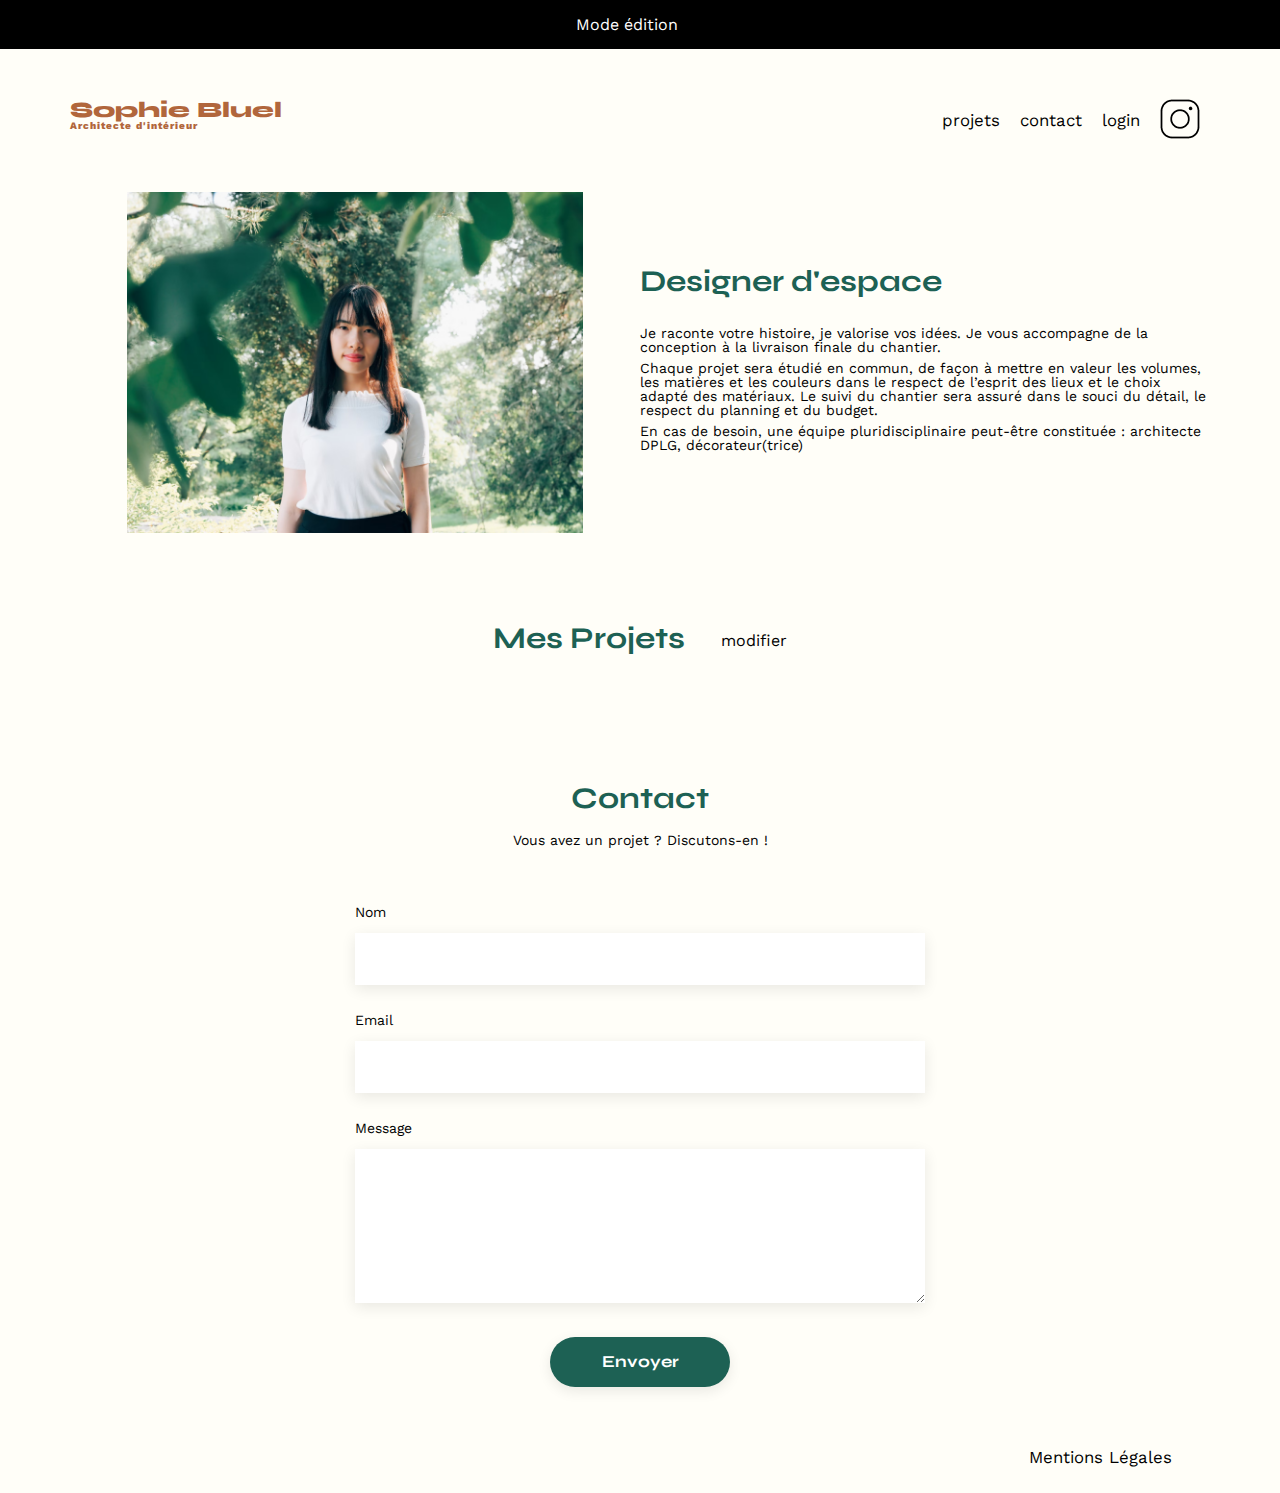
==== FrontEnd/index.html @ 415258a1 "création de la première modale" ====
<!DOCTYPE html>
<html lang="fr">
  <head>
    <meta charset="UTF-8" />
    <title>Sophie Bluel - Architecte d'intérieur</title>
    <meta name="viewport" content="width=device-width, initial-scale=1.0" />
    <link rel="preconnect" href="https://fonts.googleapis.com" />
    <link rel="preconnect" href="https://fonts.gstatic.com" crossorigin />
    <link
      href="https://fonts.googleapis.com/css2?family=Syne:wght@700;800&family=Work+Sans&display=swap"
      rel="stylesheet"
    />
    <meta name="description" content="" />
    <link rel="stylesheet" href="https://cdnjs.cloudflare.com/ajax/libs/font-awesome/6.2.1/css/all.min.css"
        integrity="sha512-MV7K8+y+gLIBoVD59lQIYicR65iaqukzvf/nwasF0nqhPay5w/9lJmVM2hMDcnK1OnMGCdVK+iQrJ7lzPJQd1w=="
        crossorigin="anonymous" referrerpolicy="no-referrer" >
    <link rel="stylesheet" href="./assets/style.css" />
	<script src="./assets/index.js"></script>

</head>
<body>
	<div class="editor">
		<i class="fa-regular fa-pen-to-square"></i><h2>Mode édition</h2>
	</div>
<header>
	<h1>Sophie Bluel <span>Architecte d'intérieur</span></h1>
	<nav>
		<ul>
			<li><a href="#portfolio">projets</a></li>
			<li><a href="#contact">contact</a></li>
			<li><a href="./login.html">login</a></li>
			<li><img src="./assets/icons/instagram.png" alt="Instagram"></li>
		</ul>
	</nav>
</header>
<main>
	<section id="introduction">
		<figure>
			<img src="./assets/images/sophie-bluel.png" alt="">
		</figure>
		<article>
			<h2>Designer d'espace</h2>
			<p>Je raconte votre histoire, je valorise vos idées. Je vous accompagne de la conception à la livraison finale du chantier.</p>
			<p>Chaque projet sera étudié en commun, de façon à mettre en valeur les volumes, les matières et les couleurs dans le respect de l’esprit des lieux et le choix adapté des matériaux. Le suivi du chantier sera assuré dans le souci du détail, le respect du planning et du budget.</p>
			<p>En cas de besoin, une équipe pluridisciplinaire peut-être constituée : architecte DPLG, décorateur(trice)</p>
		</article>
	</section>
	<section id="portfolio">
	<div class="projetlogin">
		<h2>Mes Projets</h2>
		<div class="modifier" id="affichermodale">
		<i class="fa-regular fa-pen-to-square"></i><h2>modifier</h2>
		</div>
	</div>
		<div id="boutons"> </div>
		<div class="gallery"></div>
	</section>
	<section id="contact">
		<h2>Contact</h2>
		<p>Vous avez un projet ? Discutons-en !</p>
		<form action="#" method="post">
			<label for="name">Nom</label>
			<input type="text" name="name" id="name">
			<label for="email">Email</label>
			<input type="email" name="email" id="email">
			<label for="message">Message</label>
			<textarea name="message" id="message" cols="30" rows="10"></textarea>
			<input type="submit" value="Envoyer">
		</form>
	</section>
</main>

<footer>
	<nav>
		<ul>
			<li>Mentions Légales</li>
		</ul>
	</nav>
</footer>
<!--
-->
<div class="containermodale" id="modale">
	<div class="modale" >
		<span><i class="fa-solid fa-xmark" id="xmark"></i></span>
		<h2>Galerie photo</h2>
		<div id="ligne"></div>
		<input type="submit" value="Ajouter une photo">
	</div>
</div>
</body>
</html>
---- FrontEnd/assets/style.css ----
/* http://meyerweb.com/eric/tools/css/reset/
   v2.0 | 20110126
   License: none (public domain)
*/

html, body, div, span, applet, object, iframe,
h1, h2, h3, h4, h5, h6, p, blockquote, pre,
a, abbr, acronym, address, big, cite, code,
del, dfn, em, img, ins, kbd, q, s, samp,
small, strike, strong, sub, sup, tt, var,
b, u, i, center,
dl, dt, dd, ol, ul, li,
fieldset, form, label, legend,
table, caption, tbody, tfoot, thead, tr, th, td,
article, aside, canvas, details, embed,
figure, figcaption, footer, header, hgroup,
menu, nav, output, ruby, section, summary,
time, mark, audio, video {
	margin: 0;
	padding: 0;
	border: 0;
	font-size: 100%;
	font: inherit;
	vertical-align: baseline;
}
/* HTML5 display-role reset for older browsers */
article, aside, details, figcaption, figure,
footer, header, hgroup, menu, nav, section {
	display: block;
}
body {
	line-height: 1;
	background-color: #FFFEF8;
}
ol, ul {
	list-style: none;
}
blockquote, q {
	quotes: none;
}
blockquote:before, blockquote:after,
q:before, q:after {
	content: '';
	content: none;
}
table {
	border-collapse: collapse;
	border-spacing: 0;
}
/** end reset css**/
body {
  max-width: 1140px;
  margin: auto;
  font-family: "Work Sans";
  font-size: 14px;
}
header {
  display: flex;
  justify-content: space-between;
  margin: 50px 0;
}
section {
  margin: 50px 0;
}

h1 {
  display: flex;
  flex-direction: column;
  font-family: "Syne";
  font-size: 22px;
  font-weight: 800;
  color: #b1663c;
}

h1 > span {
  font-family: "Work Sans";
  font-size: 10px;
  letter-spacing: 0.1em;
}

h2 {
  font-family: "Syne";
  font-weight: 700;
  font-size: 30px;
  color: #1d6154;
}
nav ul {
  display: flex;
  align-items: center;
  list-style-type: none;
}
nav li {
  padding: 0 10px;
  font-size: 1.2em;
}

li:hover {
  color: #b1663c;
}
#introduction {
  display: flex;
  align-items: center;
}
#introduction figure {
  flex: 1;
}
#introduction img {
  display: block;
  margin: auto;
  width: 80%;
}

#introduction article {
  flex: 1;
}
#introduction h2 {
  margin-bottom: 1em;
}

#introduction p {
  margin-bottom: 0.5em;
}
#portfolio h2 {
  text-align: center;
  margin-bottom: 1em;
}
.gallery {
  width: 100%;
  display: grid;
  grid-template-columns: 1fr 1fr 1fr;
  grid-column-gap: 20px;
  grid-row-gap: 20px;
}

.gallery img {
  width: 100%;
}
#contact {
  width: 50%;
  margin: auto;
}
#contact > * {
  text-align: center;
}
#contact h2 {
  margin-bottom: 20px;
}
#contact form {
  text-align: left;
  margin-top: 30px;
  display: flex;
  flex-direction: column;
}

#contact input {
  height: 50px;
  font-size: 1.2em;
  border: none;
  box-shadow: 0px 4px 14px rgba(0, 0, 0, 0.09);
}
#contact label {
  margin: 2em 0 1em 0;
}
#contact textarea {
  border: none;
  box-shadow: 0px 4px 14px rgba(0, 0, 0, 0.09);
}

input[type="submit"] {
  font-family: "Syne";
  font-weight: 700;
  color: white;
  background-color: #1d6154;
  margin: 2em auto;
  width: 180px;
  text-align: center;
  border-radius: 60px;
}

footer nav ul {
  display: flex;
  justify-content: flex-end;
  margin: 2em;
}
#boutons {
  /*display none en login*/
  display: flex;
  justify-content: center;
  padding-bottom: 50px;
}
button {
  font-family: "Syne";
  font-weight: 700;
  text-align: center;
  border-radius: 60px;
  border: 2px solid #1d6154;
  background: #fffef8;
  margin: 10px;
  padding: 10px 20px;
  color: #1d6154;
}
button:focus {
  background-color: #1d6154;
  color: #fffef8;
  border: 2px solid #1d6154;
}

/* log in */
.logincard {
  margin-top: 8%;
  align-items: center;
  display: flex;
  justify-content: center;
  font-family: "Work Sans";
  font-size: 14px;
}
#loginactive {
  font-weight: bolder;
}
.login {
  margin-top: 30px;
  padding: 20px;
  width: 400px;
  align-items: center;
  justify-content: center;
}

.login h2 {
  text-align: center;
}
#msgerror {
  display: block;
  text-align: center;
  padding-top: 40px;
  color: #b1663c;
}

form {
  display: flex;
  flex-direction: column;
  color: black;
  margin-top: 50px;
}

.login label {
  margin-bottom: 6px;
  font-family: "Work Sans";
  font-size: 14px;
  font-style: normal;
  font-weight: 500;
  line-height: normal;
}

.login input {
  height: 50px;
  font-size: 1.2em;
  border: none;
  box-shadow: 0px 4px 14px rgba(0, 0, 0, 0.09);
  width: 380px;
  text-align: center;
  margin-bottom: 40px;
  color: black;
  border: #fffef8;
  align-items: center;
  justify-content: center;
}
.login #btnconnection {
  color: #fff;
  text-align: center;
  font-family: Syne;
  font-size: 14px;
  font-style: normal;
  font-weight: 700;
  line-height: normal;
  border-radius: 60px;
  background: #1d6154;
  width: 180px;
  margin-bottom: 30px;
}
.loginbas {
  align-items: center;
  display: flex;
  flex-direction: column;
}
/*liens*/
a {
  text-decoration: none;
  color: black;
}
/* lien nav login */
nav a:hover {
  color: #b1663c;
}
/* Login */
/*mode edition nav*/
.editor {
  padding: 15px;
  justify-content: center;
  display: inline-flex;
  flex-direction: row;
  background-color: black;
  width: 150%;
  margin-left: -28%;
}
.editor i {
  color: white;
  padding-right: 12px;
  margin-top: 2px;
}
.editor h2 {
  color: white;
  text-align: center;
  font-family: "Work Sans";
  font-size: 16px;
  font-style: normal;
  font-weight: 400;
  line-height: normal;
}
/*modifier les projets*/
.projetlogin {
  display: flex;
  justify-content: center;
  padding-top: 40px;
}
.modifier {
  /* display flex pour modifier les projets*/
  display: flex;
  flex-direction: row;
  padding-left: 28px;
  text-align: center;
}
.modifier i {
  color: black;
  padding-right: 8px;
  margin-top: 10px;
}
.modifier h2 {
  color: black;
  text-align: center;
  font-family: "Work Sans";
  font-size: 16px;
  font-style: normal;
  font-weight: 400;
  line-height: normal;
  margin-top: 8px;
}
/*modale*/
#modale {
  /*display flex via js*/
  display: none;
}
.containermodale {
	position: fixed;
	left: 0;
	top: 0;
	width: 100%; 
	height: 100%;
	background-color: rgba(0,0,0,0.4);
  justify-content: center;
  align-items: center;
}
.modale {
  border-radius: 10px;
  background: #FFF; 
  width: 630px;
  height: 670px; 
  margin-top: 180px;
  display: flex;
  flex-direction: column;
  justify-content: space-around;
  align-items: center;
  position: relative;
}
.modale input {
  color: #fff;
  text-align: center;
  font-family: Syne;
  font-size: 14px;
  font-style: normal;
  font-weight: 700;
  line-height: normal;
  border-radius: 60px;
  border: #1d6154;
  background: #1d6154;
  width: 180px;
  margin-bottom: 30px;
  padding: 10px 20px;
}
#ligne {
  border-top: 2px solid #B3B3B3;
  width: 420px; 
}
.fa-xmark {
position: absolute;
height: 200%;
top: 30px;
right: 40px;
}
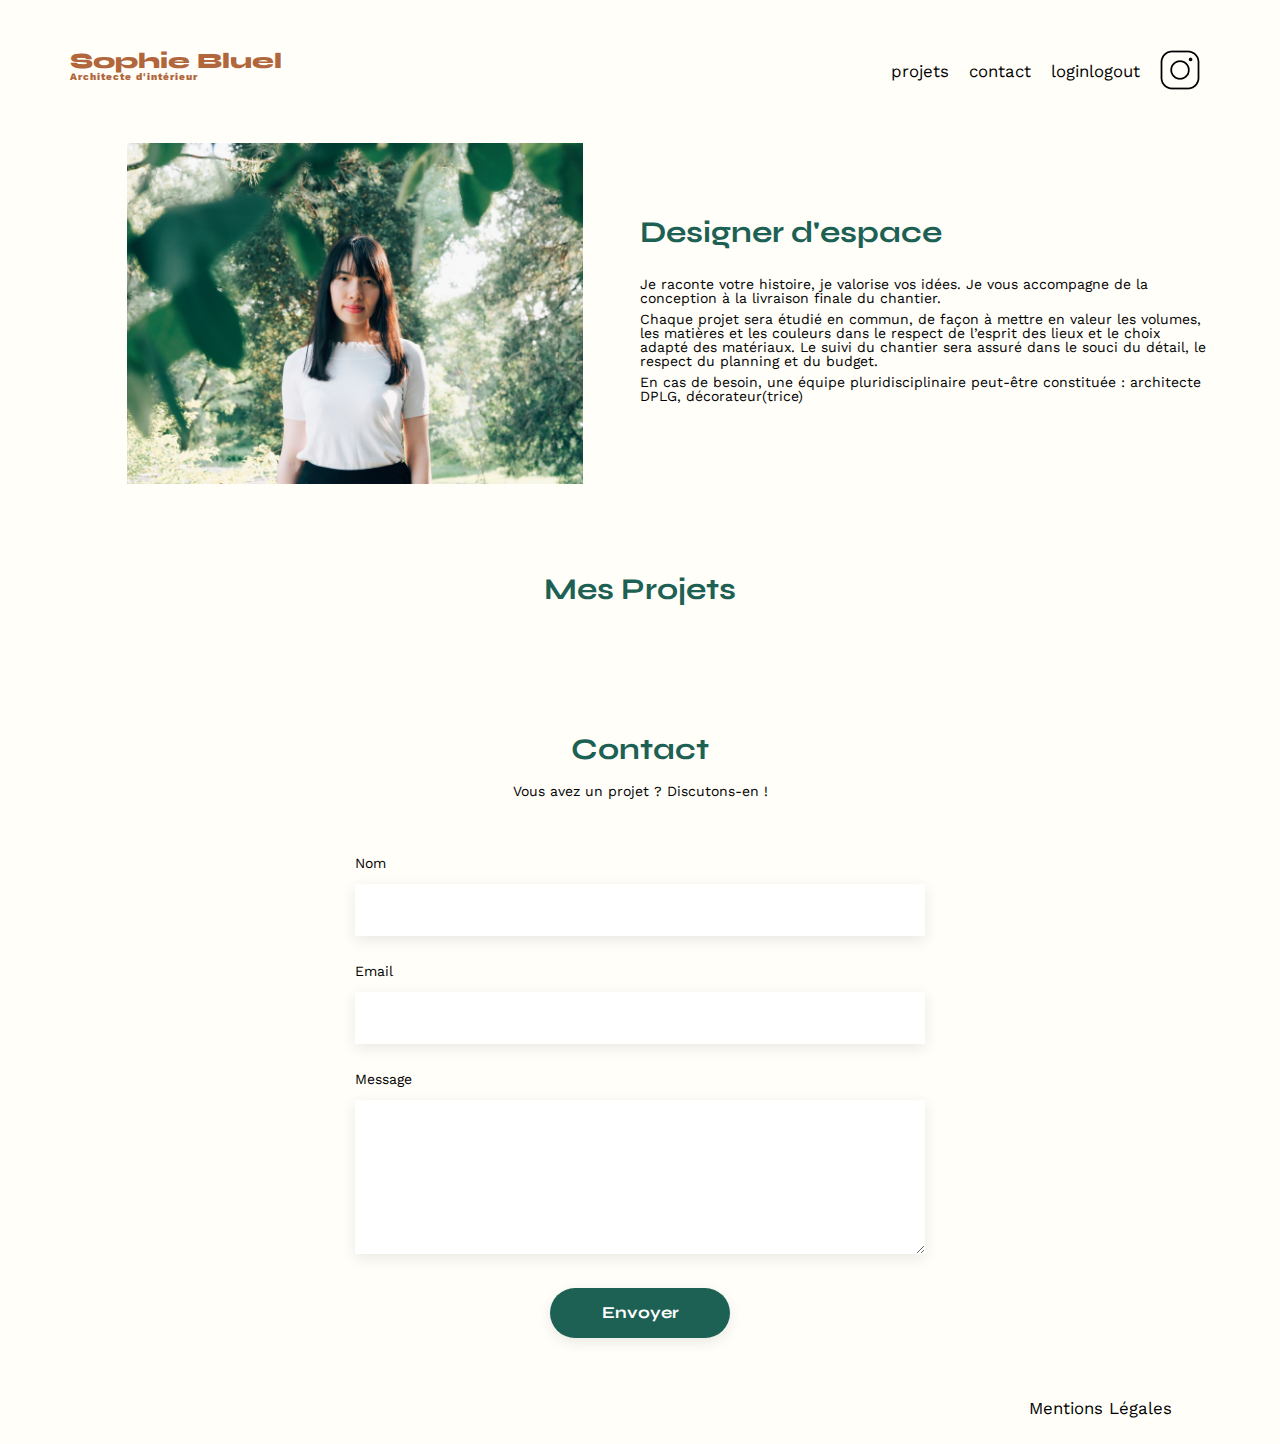
==== commit c5d6f1f4: "login redirige vers le site + logout" ====
--- a/FrontEnd/index.html
+++ b/FrontEnd/index.html
@@ -28,7 +28,8 @@
 		<ul>
 			<li><a href="#portfolio">projets</a></li>
 			<li><a href="#contact">contact</a></li>
-			<li><a href="./login.html">login</a></li>
+			<li><a href="./login.html" id="login">login</a></li>
+			<li><a id="logout">logout</a></li>
 			<li><img src="./assets/icons/instagram.png" alt="Instagram"></li>
 		</ul>
 	</nav>
@@ -78,13 +79,47 @@
 	</nav>
 </footer>
 <!--
+	partie modale
 -->
 <div class="containermodale" id="modale">
 	<div class="modale" >
-		<span><i class="fa-solid fa-xmark" id="xmark"></i></span>
+	<div class="modale1" >
+		<span><i class="fa-solid fa-xmark" id="xmark1"></i></span>
 		<h2>Galerie photo</h2>
+		<div class="galleryModale"></div>
 		<div id="ligne"></div>
-		<input type="submit" value="Ajouter une photo">
+		<input type="submit" id="ajoutphoto" value="Ajouter une photo">
+	</div>
+	<div class="modale2" >
+		<span><i class="fa-solid fa-arrow-left" id="retour"></i><i class="fa-solid fa-xmark" id="xmark2"></i></span>
+		<h2>Ajout photo</h2>
+		<div class="form-group-photo">
+			<i class="fa-regular fa-image"></i>
+			<div class="file-input">
+				<input type="file" name="file-input" id="file-input" class="file-input__input"/>
+				<label class="file-input__label" for="file-input"><span>+  Ajouter photo</span></label>
+			</div>
+			<p id="taillemaxphoto">jpg, png : 4mo max</p>
+		</div>
+		<div class="modale2box">
+		<div class="form-group-title">
+			<label for="titre">Titre</label>
+			<input class="js-title" type="text" name="titre" id="titre">
+		</div>
+
+		<div class="form-group-id">
+			<label for="categorie">Catégorie</label>
+			<select name="categorie" id="categorie" class="js-categoryId">
+				<option value=""></option>
+				<option value="1">Objets</option>
+				<option value="2">Appartements</option>
+				<option value="3">Hôtels & restaurants</option>
+			</select>
+		</div>
+		</div>
+		<div id="ligne"></div>
+		<input type="submit" id="valider" value="Valider">
+	</div>
 	</div>
 </div>
 </body>
--- a/FrontEnd/assets/style.css
+++ b/FrontEnd/assets/style.css
@@ -229,7 +229,7 @@
   text-align: center;
 }
 #msgerror {
-  display: block;
+  display: none;
   text-align: center;
   padding-top: 40px;
   color: #b1663c;
@@ -292,11 +292,18 @@
   color: #b1663c;
 }
 /* Login */
+/* Partie Admin*/
+#logout {
+  display: flex;
+  margin-left: -20px;
+}
 /*mode edition nav*/
+
 .editor {
+  /*display flex pour l'admin*/
   padding: 15px;
   justify-content: center;
-  display: inline-flex;
+  display: none;
   flex-direction: row;
   background-color: black;
   width: 150%;
@@ -323,8 +330,8 @@
   padding-top: 40px;
 }
 .modifier {
-  /* display flex pour modifier les projets*/
-  display: flex;
+  /* display flex pour modifier les projets Admin seulement*/
+  display: none;
   flex-direction: row;
   padding-left: 28px;
   text-align: center;
@@ -371,7 +378,32 @@
   align-items: center;
   position: relative;
 }
-.modale input {
+.modale1 {
+  display: flex;
+  flex-direction: column;
+  justify-content: space-around;
+  height: 100%;
+}
+.modale2 {
+  display: none;
+  height: 100%;
+  width: 100%;
+  flex-direction: column;
+  justify-content: space-around;
+  align-items: center;
+  position: relative;
+}
+.modale h2 {
+color: #000;
+padding-top: 45px;
+padding-bottom: 15px;
+text-align: center;
+font-family: "Work Sans";
+font-style: normal;
+font-weight: 400;
+line-height: normal;
+}
+.modale1 input {
   color: #fff;
   text-align: center;
   font-family: Syne;
@@ -386,13 +418,198 @@
   margin-bottom: 30px;
   padding: 10px 20px;
 }
+.modale2box {
+  width: 420px;
+}
+.form-group-photo {
+  width: 420px;
+  height: 169px;
+  border-radius: 3px;
+  background: #E8F1F6;
+  display: flex;
+  align-items: center;
+  flex-direction: column;
+  justify-content: space-around;
+}
+
+
+.file-input__input {
+  width: 0.1px;
+  height: 0.1px;
+  opacity: 0;
+  overflow: hidden;
+  position: absolute;
+  z-index: -1;
+}
+
+.file-input__label {
+  cursor: pointer;
+  display: inline-flex;
+  align-items: center;
+  color: #306685;
+  text-align: center;
+  font-family: "Work Sans";
+  font-size: 15px;
+  font-style: normal;
+  font-weight: 800;
+  padding: 10px 28px;
+  border-radius: 50px;
+  background: #CBD6DC;
+}
+
+
+.fa-image {
+  font-size: 76px;
+  align-items: center;
+  margin-top: 3px;
+  color: #B9C5CC;
+}
+#taillemaxphoto {
+  color: #444;
+  text-align: center;
+  font-family: "Work Sans";
+  font-size: 10px;
+  font-style: normal;
+  font-weight: 400;
+  line-height: normal;
+}
+
+
+.modale2box input {
+  height: 50px;
+  font-size: 1.2em;
+  border: none;
+  box-shadow: 0px 4px 14px rgba(0, 0, 0, 0.09);
+  text-align: center;
+  margin-bottom: 40px;
+  color: black;
+  border: #fffef8;
+  align-items: center;
+  justify-content: center;
+  text-align: left;
+  padding-left: 30px;
+  color: #444;
+  font-family: "Work Sans";
+  font-style: normal;
+  font-weight: 400;
+  line-height: normal;
+}
+.modale2 select {
+  height: 50px;
+  font-size: 1.2em;
+  border: none;
+  box-shadow: 0px 4px 14px rgba(0, 0, 0, 0.09);
+  text-align: left;
+  margin-bottom: 40px;
+  color: black;
+  background-color: #FFF;
+  border: #fffef8;
+  align-items: center;
+  justify-content: center;
+  padding-left: 30px;
+  color: #444;
+  font-family: "Work Sans";
+  font-style: normal;
+  font-weight: 400;
+  line-height: normal;
+}
+.modale2box label {
+margin-bottom: 10px;
+}
+.form-group-title {
+  text-align: left;
+  margin: 5px;
+  display: flex;
+  flex-direction: column;
+}
+.form-group-id {
+  text-align: left;
+  margin: 5px;
+  display: flex;
+  flex-direction: column;
+}
+option {
+color: #444;
+font-family: "Work Sans";
+font-style: normal;
+font-weight: 400;
+line-height: normal;
+}
+
+#valider {
+  color: #fff;
+  text-align: center;
+  font-family: Syne;
+  font-size: 14px;
+  font-style: normal;
+  font-weight: 700;
+  line-height: normal;
+  border-radius: 60px;
+  border: #1d6154;
+  background: #1d6154;
+  width: 180px;
+  margin-bottom: 30px;
+  padding: 10px 20px;
+}
+
 #ligne {
   border-top: 2px solid #B3B3B3;
   width: 420px; 
 }
 .fa-xmark {
-position: absolute;
-height: 200%;
-top: 30px;
-right: 40px;
-}+  position: absolute;
+  top: 30px;
+  right: 40px;
+  font-size: 25px;
+}
+.fa-arrow-left {
+  position: absolute;
+  top: 30px;
+  left: 40px;
+  font-size: 25px;
+  }
+
+/* Travaux dans la modale*/
+.galleryModale {
+  display: flex;
+  flex-flow: row wrap;
+  width: 80%;
+  align-self: center;
+}
+.modale1 #ligne {
+  align-self: center;
+}
+.galleryModale img {
+  width: 85px;
+  height: 120px;
+  object-fit: cover;
+  padding: 5px;
+  align-self: start;
+  position: static;
+}
+.poubelle {
+  background-color: #000000af;
+  width: 20px;
+  height: 20px;
+  border-radius: 5px;
+  position: absolute;
+  display: flex;
+}
+.poubelle:hover {
+  background-color: black;
+}
+.galleryModale p {
+  position: relative;
+  top: -122px;
+  right: -63px;
+  width: 22px;
+  height: 22px;
+  cursor: pointer;
+  justify-content: center;
+  align-items: center;
+}
+.fa-trash-can {
+  color: #FFF;
+}
+
+
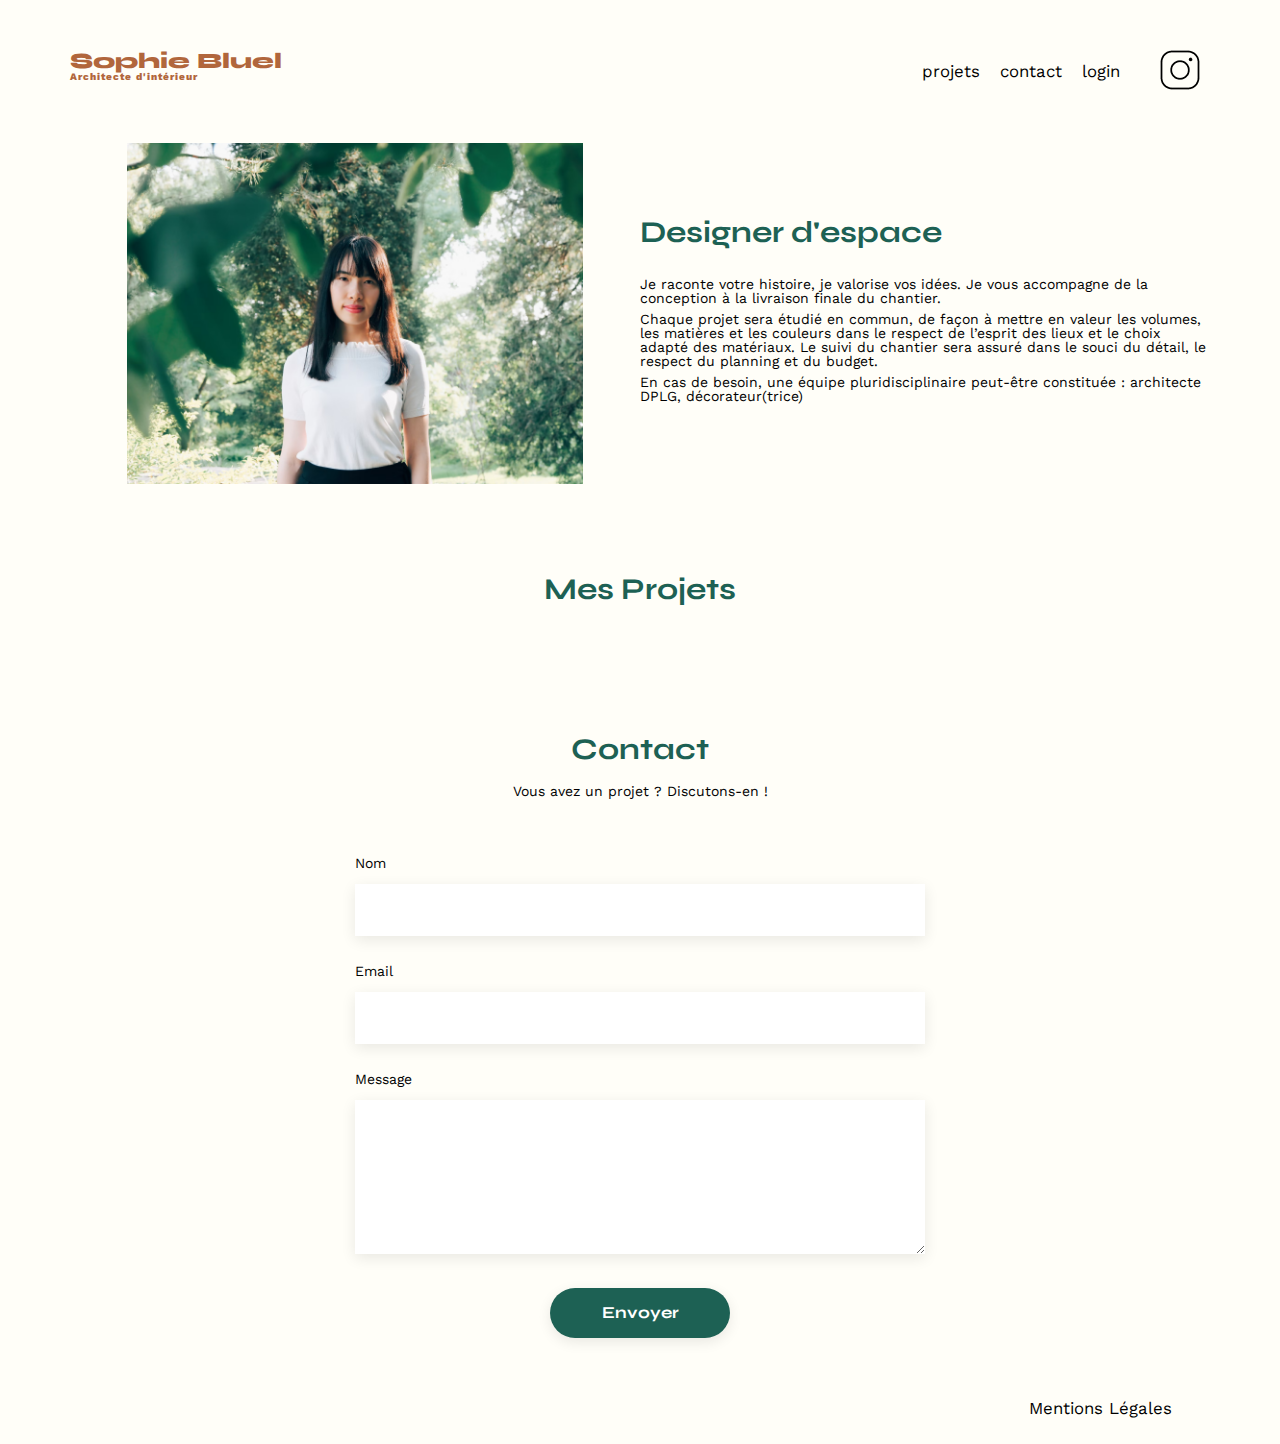
==== commit fb7417ea: "Ajout photo + prévisualisation" ====
--- a/FrontEnd/index.html
+++ b/FrontEnd/index.html
@@ -96,20 +96,21 @@
 		<div class="form-group-photo">
 			<i class="fa-regular fa-image"></i>
 			<div class="file-input">
-				<input type="file" name="file-input" id="file-input" class="file-input__input"/>
-				<label class="file-input__label" for="file-input"><span>+  Ajouter photo</span></label>
+				<input type="file" name="file-input" id="Imgfile-input" class="imgInput" accept="image/*" onchange="previewImage(event)">
+				<label class="imgLabel" for="file-input"><span>+  Ajouter photo</span></label>
 			</div>
 			<p id="taillemaxphoto">jpg, png : 4mo max</p>
+			<img id="preview" >
 		</div>
 		<div class="modale2box">
 		<div class="form-group-title">
 			<label for="titre">Titre</label>
-			<input class="js-title" type="text" name="titre" id="titre">
+			<input class="addTitle" type="text" name="titre" id="titre">
 		</div>
 
 		<div class="form-group-id">
 			<label for="categorie">Catégorie</label>
-			<select name="categorie" id="categorie" class="js-categoryId">
+			<select name="categorie" id="categorie" class="addCategory">
 				<option value=""></option>
 				<option value="1">Objets</option>
 				<option value="2">Appartements</option>
--- a/FrontEnd/assets/style.css
+++ b/FrontEnd/assets/style.css
@@ -294,8 +294,8 @@
 /* Login */
 /* Partie Admin*/
 #logout {
-  display: flex;
-  margin-left: -20px;
+  display: none;
+  padding-left: -20px;
 }
 /*mode edition nav*/
 
@@ -418,6 +418,9 @@
   margin-bottom: 30px;
   padding: 10px 20px;
 }
+
+/* Ajouter un projet */
+/* Ensemble de la modale */
 .modale2box {
   width: 420px;
 }
@@ -432,17 +435,16 @@
   justify-content: space-around;
 }
 
-
-.file-input__input {
-  width: 0.1px;
-  height: 0.1px;
+.imgInput {
+  width: 180px;
+  height: 50px;
   opacity: 0;
   overflow: hidden;
   position: absolute;
-  z-index: -1;
-}
-
-.file-input__label {
+  cursor: pointer;
+}
+
+.imgLabel {
   cursor: pointer;
   display: inline-flex;
   align-items: center;
@@ -457,7 +459,6 @@
   background: #CBD6DC;
 }
 
-
 .fa-image {
   font-size: 76px;
   align-items: center;
@@ -474,6 +475,11 @@
   line-height: normal;
 }
 
+#preview {
+  display: none;
+  width: 130px;
+  height: 169px;
+  }
 
 .modale2box input {
   height: 50px;
@@ -613,3 +619,4 @@
 }
 
 
+
